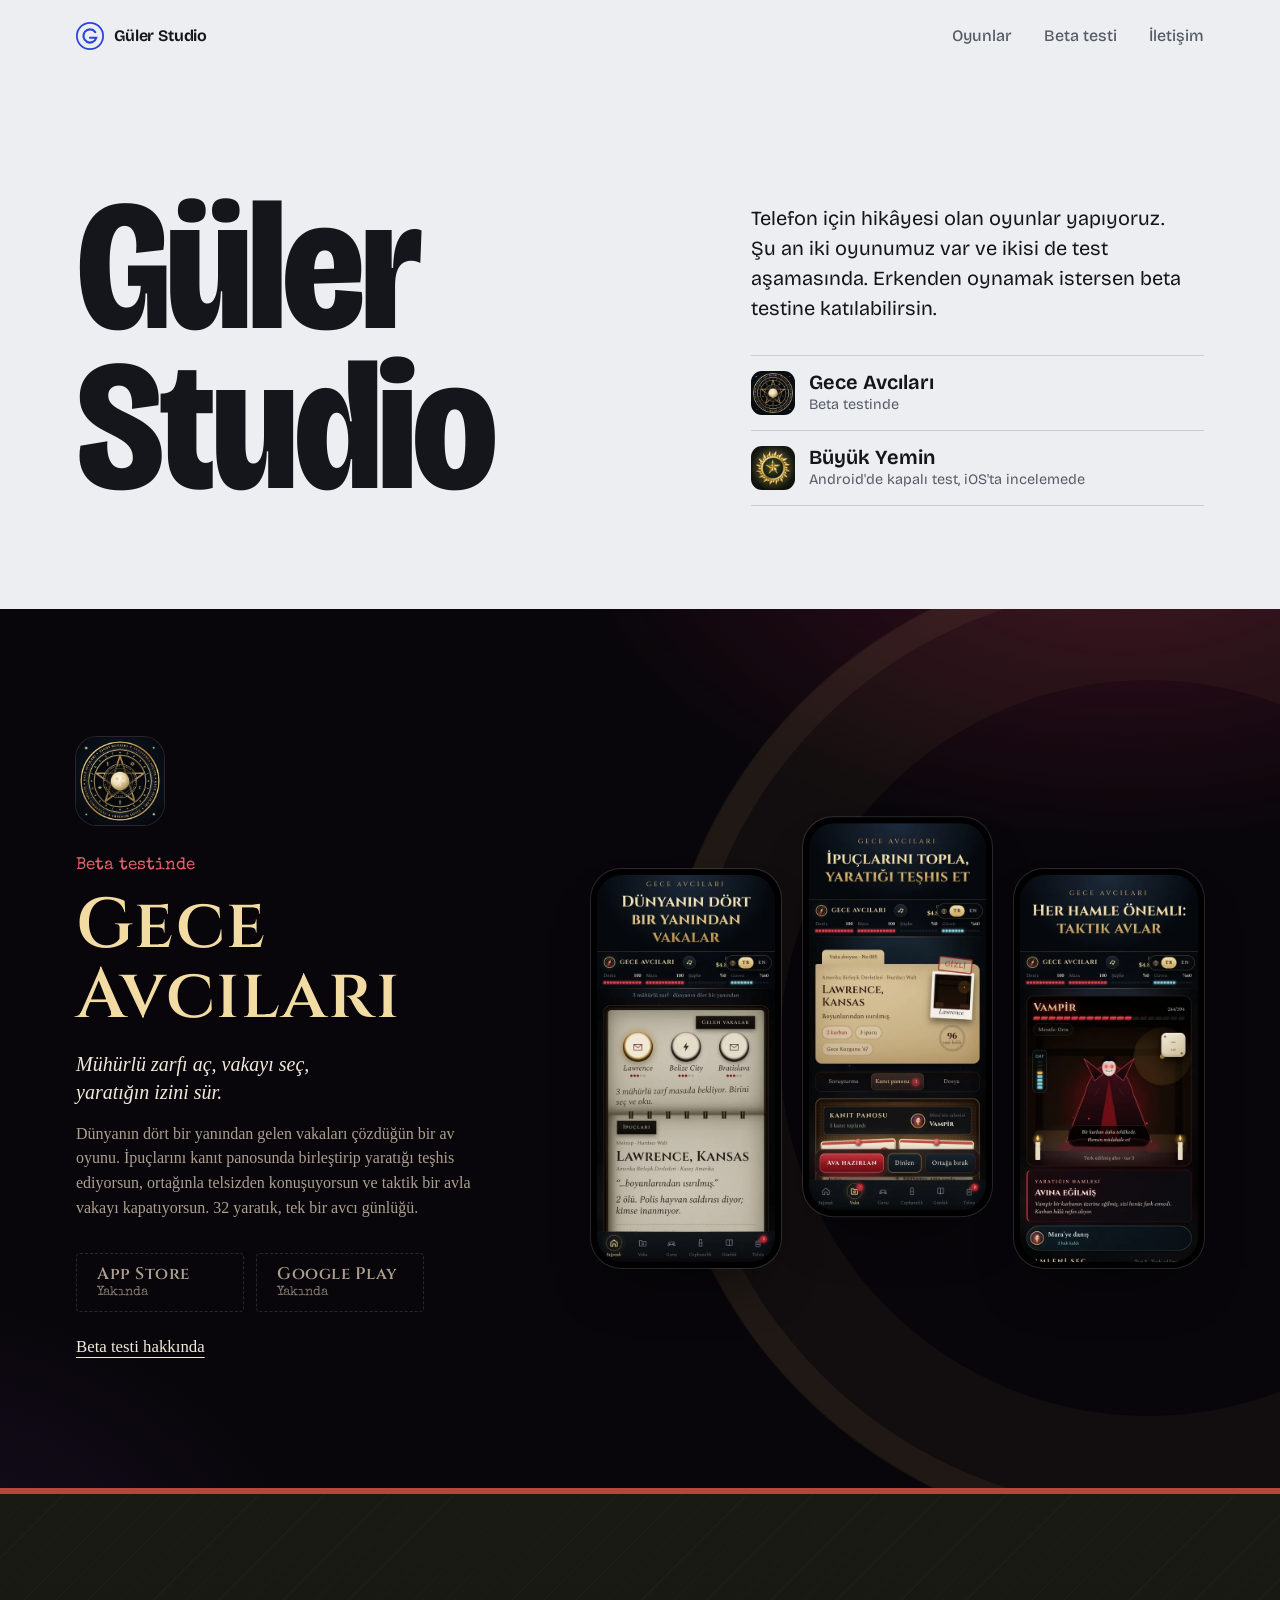
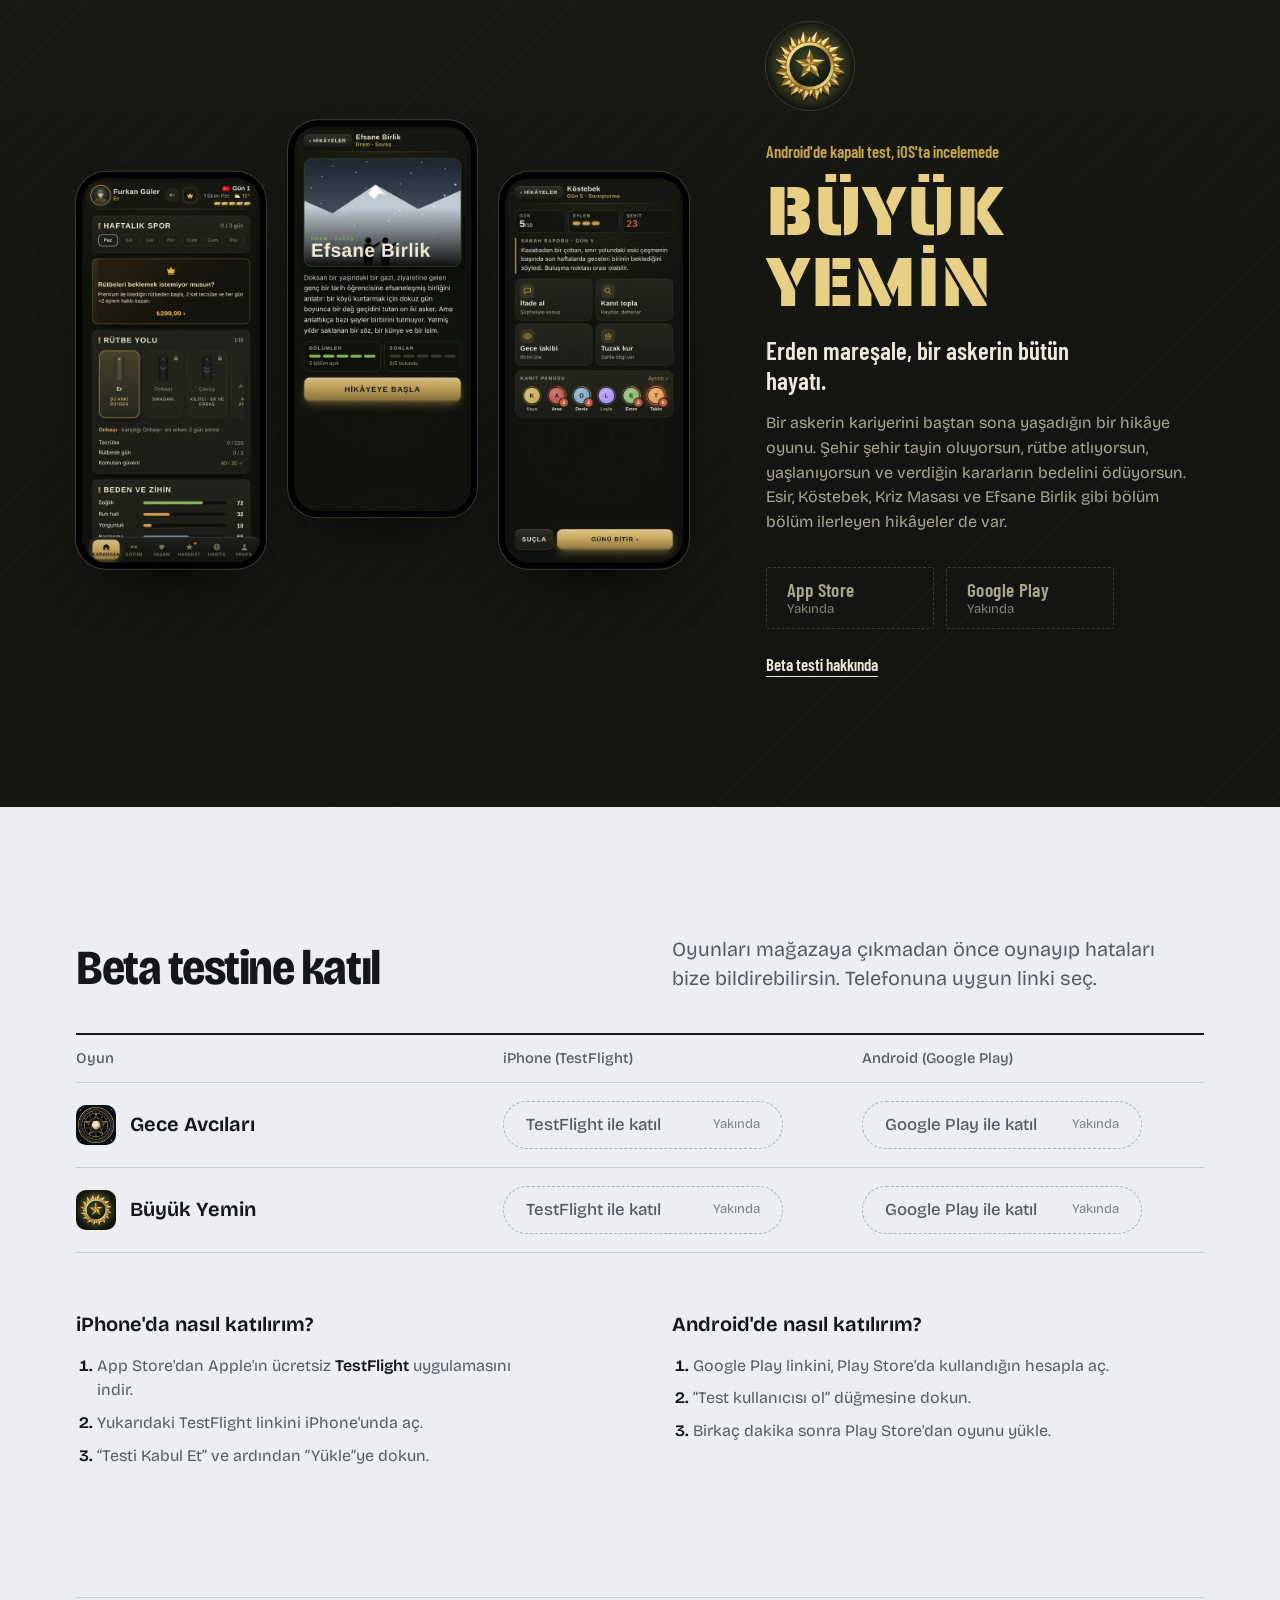
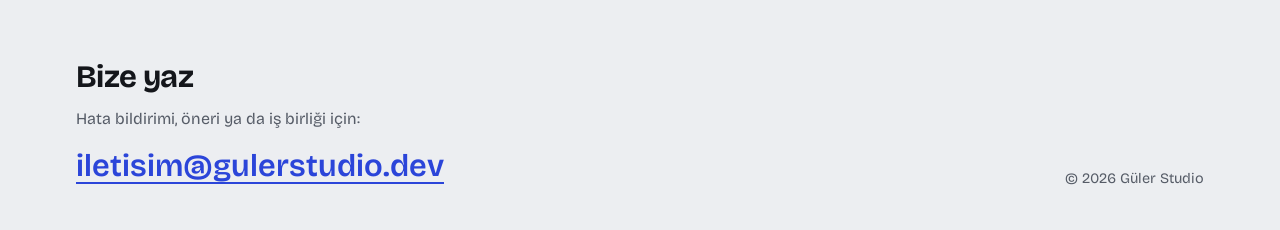
==== site/index.html @ d399810f "gulerstudio.dev: oyun ve beta linkleri sitesi Statik site (HTML/CSS/JS), nginx'li Dockerfile, Coolif" ====
<!doctype html>
<html lang="tr">
<head>
  <meta charset="utf-8">
  <meta name="viewport" content="width=device-width, initial-scale=1">
  <title>Güler Studio: mobil oyunlar</title>
  <meta name="description" content="Güler Studio'nun mobil oyunları: Gece Avcıları ve Büyük Yemin. Mağaza linkleri ve beta testine katılım.">
  <meta name="theme-color" content="#eceef1">
  <link rel="canonical" href="https://gulerstudio.dev/">
  <link rel="icon" href="img/favicon.svg" type="image/svg+xml">

  <meta property="og:type" content="website">
  <meta property="og:title" content="Güler Studio">
  <meta property="og:description" content="Gece Avcıları ve Büyük Yemin. Oyunları indir ya da beta testine katıl.">
  <meta property="og:url" content="https://gulerstudio.dev/">
  <meta property="og:image" content="https://gulerstudio.dev/img/og.png">
  <meta property="og:locale" content="tr_TR">
  <meta name="twitter:card" content="summary_large_image">

  <link rel="preload" href="fonts/bricolage-grotesque-latin-standard-normal.woff2" as="font" type="font/woff2" crossorigin>
  <link rel="stylesheet" href="css/stil.css">
</head>
<body>
  <a class="atla" href="#oyunlar">İçeriğe geç</a>

  <header class="ust kabuk">
    <a class="logo" href="/" aria-label="Güler Studio ana sayfa">
      <svg viewBox="0 0 32 32" aria-hidden="true"><circle cx="16" cy="16" r="15" fill="none" stroke="currentColor" stroke-width="2"/><path d="M22 11.5a7.5 7.5 0 1 0 1.2 6.5H16" fill="none" stroke="currentColor" stroke-width="2.4" stroke-linecap="round"/></svg>
      <span>Güler Studio</span>
    </a>
    <nav aria-label="Ana menü">
      <a href="#oyunlar">Oyunlar</a>
      <a href="#beta">Beta testi</a>
      <a href="#iletisim">İletişim</a>
    </nav>
  </header>

  <main>
    <section class="giris kabuk" aria-labelledby="giris-baslik">
      <h1 id="giris-baslik" class="dev-yazi">Güler<br>Studio</h1>
      <div class="giris-yan">
        <p class="giris-metin">Telefon için hikâyesi olan oyunlar yapıyoruz. Şu an iki oyunumuz var ve ikisi de test aşamasında. Erkenden oynamak istersen beta testine katılabilirsin.</p>
        <ul class="giris-liste" id="giris-liste" aria-label="Oyunlar"></ul>
      </div>
    </section>

    <div id="oyunlar" class="oyunlar" tabindex="-1">
      <noscript><p class="kabuk">Oyun listesini görmek için JavaScript'i aç.</p></noscript>
    </div>

    <section id="beta" class="beta kabuk" aria-labelledby="beta-baslik">
      <div class="beta-bas">
        <h2 id="beta-baslik">Beta testine katıl</h2>
        <p>Oyunları mağazaya çıkmadan önce oynayıp hataları bize bildirebilirsin. Telefonuna uygun linki seç.</p>
      </div>

      <div class="beta-tablo" role="table" aria-label="Açık beta testleri">
        <div class="beta-satir beta-satir--bas" role="row">
          <span role="columnheader">Oyun</span>
          <span role="columnheader">iPhone (TestFlight)</span>
          <span role="columnheader">Android (Google Play)</span>
        </div>
        <div id="beta-satirlar" role="rowgroup"></div>
      </div>

      <div class="nasil">
        <div>
          <h3>iPhone'da nasıl katılırım?</h3>
          <ol>
            <li>App Store'dan Apple'ın ücretsiz <strong>TestFlight</strong> uygulamasını indir.</li>
            <li>Yukarıdaki TestFlight linkini iPhone'unda aç.</li>
            <li>“Testi Kabul Et” ve ardından “Yükle”ye dokun.</li>
          </ol>
        </div>
        <div>
          <h3>Android'de nasıl katılırım?</h3>
          <ol>
            <li>Google Play linkini, Play Store'da kullandığın hesapla aç.</li>
            <li>“Test kullanıcısı ol” düğmesine dokun.</li>
            <li>Birkaç dakika sonra Play Store'dan oyunu yükle.</li>
          </ol>
        </div>
      </div>
    </section>
  </main>

  <footer id="iletisim" class="alt kabuk">
    <div>
      <h2>Bize yaz</h2>
      <p>Hata bildirimi, öneri ya da iş birliği için:</p>
      <a class="eposta" id="eposta" href="mailto:iletisim@gulerstudio.dev">iletisim@gulerstudio.dev</a>
    </div>
    <p class="telif">© <span id="yil">2026</span> Güler Studio</p>
  </footer>

  <script src="js/oyunlar.js"></script>
  <script src="js/site.js"></script>
</body>
</html>
---- site/css/stil.css ----
/* ─────────────────────────────────────────────
   Güler Studio
   Kabuk: soğuk açık gri zemin, sakin ve tek yazı ailesi.
   Her oyun bölümü kendi dünyasının renk ve yazı tipini taşır.
   ───────────────────────────────────────────── */

/* Yazı tipleri (SIL Open Font License), yerelden sunulur */
@font-face{font-family:"Bricolage";font-style:normal;font-weight:200 800;font-stretch:75% 100%;font-display:swap;src:url(../fonts/bricolage-grotesque-latin-standard-normal.woff2) format("woff2-variations");unicode-range:U+0000-00FF,U+0131,U+0152-0153,U+02BB-02BC,U+02C6,U+02DA,U+02DC,U+0304,U+0308,U+0329,U+2000-206F,U+20AC,U+2122,U+2191,U+2193,U+2212,U+2215,U+FEFF,U+FFFD}
@font-face{font-family:"Bricolage";font-style:normal;font-weight:200 800;font-stretch:75% 100%;font-display:swap;src:url(../fonts/bricolage-grotesque-latin-ext-standard-normal.woff2) format("woff2-variations");unicode-range:U+0100-02BA,U+02BD-02C5,U+02C7-02CC,U+02CE-02D7,U+02DD-02FF,U+0304,U+0308,U+0329,U+1D00-1DBF,U+1E00-1E9F,U+1EF2-1EFF,U+2020,U+20A0-20AB,U+20AD-20C0,U+2113,U+2C60-2C7F,U+A720-A7FF}
@font-face{font-family:"Cinzel";font-weight:600;font-display:swap;src:url(../fonts/cinzel-latin-600-normal.woff2) format("woff2");unicode-range:U+0000-00FF,U+0131,U+0152-0153,U+02BB-02BC,U+02C6,U+02DA,U+02DC,U+2000-206F,U+20AC,U+2122,U+FEFF,U+FFFD}
@font-face{font-family:"Cinzel";font-weight:600;font-display:swap;src:url(../fonts/cinzel-latin-ext-600-normal.woff2) format("woff2");unicode-range:U+0100-02BA,U+02BD-02C5,U+02C7-02CC,U+02CE-02D7,U+02DD-02FF,U+1E00-1E9F,U+A720-A7FF}
@font-face{font-family:"Special Elite";font-weight:400;font-display:swap;src:url(../fonts/special-elite-latin-400-normal.woff2) format("woff2");unicode-range:U+0000-00FF,U+0131,U+0152-0153,U+02BB-02BC,U+02C6,U+02DA,U+02DC,U+2000-206F,U+20AC,U+2122,U+FEFF,U+FFFD}
@font-face{font-family:"Special Elite";font-weight:400;font-display:swap;src:url(../fonts/special-elite-latin-ext-400-normal.woff2) format("woff2");unicode-range:U+0100-02BA,U+02BD-02C5,U+02C7-02CC,U+02CE-02D7,U+02DD-02FF,U+1E00-1E9F,U+A720-A7FF}
@font-face{font-family:"Saira Stencil One";font-weight:400;font-display:swap;src:url(../fonts/saira-stencil-one-latin-400-normal.woff2) format("woff2");unicode-range:U+0000-00FF,U+0131,U+0152-0153,U+02BB-02BC,U+02C6,U+02DA,U+02DC,U+2000-206F,U+20AC,U+2122,U+FEFF,U+FFFD}
@font-face{font-family:"Saira Stencil One";font-weight:400;font-display:swap;src:url(../fonts/saira-stencil-one-latin-ext-400-normal.woff2) format("woff2");unicode-range:U+0100-02BA,U+02BD-02C5,U+02C7-02CC,U+02CE-02D7,U+02DD-02FF,U+1E00-1E9F,U+A720-A7FF}
@font-face{font-family:"Barlow Condensed";font-weight:600;font-display:swap;src:url(../fonts/barlow-condensed-latin-600-normal.woff2) format("woff2");unicode-range:U+0000-00FF,U+0131,U+0152-0153,U+02BB-02BC,U+02C6,U+02DA,U+02DC,U+2000-206F,U+20AC,U+2122,U+FEFF,U+FFFD}
@font-face{font-family:"Barlow Condensed";font-weight:600;font-display:swap;src:url(../fonts/barlow-condensed-latin-ext-600-normal.woff2) format("woff2");unicode-range:U+0100-02BA,U+02BD-02C5,U+02C7-02CC,U+02CE-02D7,U+02DD-02FF,U+1E00-1E9F,U+A720-A7FF}

:root{
  --zemin:#eceef1;
  --zemin-2:#e1e4e9;
  --murekkep:#14161b;
  --soluk:#565c67;
  --cizgi:#c9ced6;
  --vurgu:#2b45d9;

  --govde:"Bricolage",system-ui,-apple-system,"Segoe UI",sans-serif;
  --genislik:1240px;
  --kenar:clamp(20px,5vw,56px);

  /* Tür ölçeği (1.25 oran) */
  --t-0:1rem;
  --t-1:1.25rem;
  --t-2:1.5625rem;
  --t-3:1.953rem;
  --t-4:2.441rem;
  --t-5:3.052rem;
}

*,*::before,*::after{box-sizing:border-box}
html{-webkit-text-size-adjust:100%;scroll-behavior:smooth;scroll-padding-top:16px}
body{
  margin:0;background:var(--zemin);color:var(--murekkep);
  font:400 var(--t-0)/1.55 var(--govde);
  font-optical-sizing:auto;
  -webkit-font-smoothing:antialiased;
  text-rendering:optimizeLegibility;
}
img{display:block;max-width:100%;height:auto}
h1,h2,h3,p,ol,ul,figure{margin:0}
a{color:inherit}
:focus-visible{outline:3px solid var(--vurgu);outline-offset:3px;border-radius:4px}

.kabuk{width:100%;max-width:var(--genislik);margin-inline:auto;padding-inline:var(--kenar)}

.atla{position:absolute;left:12px;top:-60px;background:var(--murekkep);color:var(--zemin);padding:10px 14px;border-radius:6px;z-index:10;text-decoration:none}
.atla:focus{top:12px}

/* ── Üst bant */
.ust{display:flex;align-items:center;justify-content:space-between;gap:24px;padding-block:22px}
.logo{display:inline-flex;align-items:center;gap:10px;text-decoration:none;font-weight:650;letter-spacing:-.01em}
.logo svg{width:28px;height:28px;color:var(--vurgu)}
.ust nav{display:flex;gap:clamp(14px,3vw,32px)}
.ust nav a{text-decoration:none;color:var(--soluk);font-weight:500}
.ust nav a:hover{color:var(--murekkep)}

/* ── Giriş */
.giris{
  display:grid;grid-template-columns:minmax(0,1.35fr) minmax(0,1fr);
  align-items:end;gap:clamp(28px,5vw,72px);
  padding-block:clamp(40px,9vw,120px) clamp(48px,8vw,104px);
}
.dev-yazi{
  font-size:clamp(4.25rem,14.5vw,12rem);
  font-weight:800;font-stretch:84%;
  line-height:.86;letter-spacing:-.022em;
  font-variation-settings:"opsz" 96;
}
.giris-metin{font-size:var(--t-1);line-height:1.5;max-width:34ch;color:var(--murekkep)}
.giris-liste{list-style:none;padding:0;margin-top:32px;border-top:1px solid var(--cizgi)}
.giris-liste li{border-bottom:1px solid var(--cizgi)}
.giris-liste a{display:flex;align-items:center;gap:14px;padding:14px 0;text-decoration:none}
.giris-liste img{border-radius:11px;flex:none}
.giris-liste strong{display:block;font-weight:650;font-size:var(--t-1);line-height:1.2}
.giris-liste small{display:block;color:var(--soluk);font-size:.9rem}
.giris-liste a:hover strong{color:var(--vurgu)}

/* ── Oyun bölümleri: ortak iskelet */
.oyun{position:relative;overflow:hidden;color:var(--o-yazi);background:var(--o-zemin)}
.oyun-ic{
  display:grid;grid-template-columns:minmax(0,5fr) minmax(0,7fr);
  gap:clamp(32px,6vw,88px);align-items:center;
  padding-block:clamp(64px,10vw,136px);
  position:relative;z-index:1;
}
.oyun-ikon{width:88px;height:88px;border-radius:21px;margin-bottom:28px;box-shadow:0 0 0 1px var(--o-cizgi)}
.oyun-durum{color:var(--o-vurgu);margin-bottom:12px;font-size:1.05rem}
.oyun-ad{font-size:clamp(2.6rem,6vw,4.4rem);line-height:1;margin-bottom:18px;font-weight:400}
.oyun-ozet{font-size:var(--t-1);line-height:1.4;margin-bottom:16px;max-width:30ch}
.oyun-aciklama{color:var(--o-soluk);max-width:52ch;margin-bottom:32px}

.magaza{display:flex;flex-wrap:wrap;gap:12px;margin-bottom:22px}
.dugme{
  display:inline-flex;flex-direction:column;justify-content:center;
  min-width:168px;min-height:58px;padding:10px 20px;
  border-radius:var(--o-kose,10px);text-decoration:none;
  background:var(--o-dugme);color:var(--o-dugme-yazi);
  border:1px solid var(--o-dugme);
  transition:background-color .15s ease,color .15s ease;
}
.dugme-etiket{font-weight:650;font-size:1.05rem;line-height:1.2}
.dugme-alt{font-size:.82rem;opacity:.75;line-height:1.3}
a.dugme:hover{background:transparent;color:var(--o-dugme)}
.dugme--pasif{background:transparent;color:var(--o-soluk);border:1px dashed var(--o-cizgi);cursor:default}
.beta-git{color:var(--o-yazi);text-underline-offset:5px;text-decoration-thickness:1px;font-size:1.05rem}
.beta-git:hover{color:var(--o-vurgu)}

/* Telefon ekranları: ortadaki öne çıkar */
.ekranlar{display:grid;grid-template-columns:repeat(3,1fr);gap:clamp(10px,1.8vw,22px);align-items:center}
.telefon{
  border-radius:clamp(18px,2.4vw,30px);overflow:hidden;
  background:#000;padding:clamp(4px,.5vw,6px);
  box-shadow:0 0 0 1px var(--o-cizgi),0 30px 60px -30px rgba(0,0,0,.8);
}
.telefon img{border-radius:clamp(14px,2vw,25px);width:100%}
.telefon:nth-child(2){transform:translateY(-8%)}
.telefon:nth-child(1),.telefon:nth-child(3){transform:translateY(5%)}

/* ── Dünya 1: Gece Avcıları — obsidyen, kan kırmızısı, pirinç, mum ışığı */
.oyun[data-tema="gece"]{
  --o-zemin:#08060a;--o-yazi:#f1e9dc;--o-soluk:#ad9f90;--o-vurgu:#d4ae6a;
  --o-cizgi:#ffffff22;--o-dugme:#d4ae6a;--o-dugme-yazi:#160f09;--o-kose:4px;
  background:
    radial-gradient(900px 520px at 88% -10%,#3c1020 0%,transparent 62%),
    radial-gradient(760px 560px at -10% 115%,#1c0f26 0%,transparent 60%),
    #08060a;
  font-family:Georgia,"Times New Roman",serif;
}
.oyun[data-tema="gece"] .oyun-ad{font-family:"Cinzel",Georgia,serif;font-weight:600;letter-spacing:.02em;color:#f3dca4}
.oyun[data-tema="gece"] .oyun-durum,
.oyun[data-tema="gece"] .dugme-alt{font-family:"Special Elite","Courier New",monospace}
.oyun[data-tema="gece"] .oyun-ozet{font-style:italic}
.oyun[data-tema="gece"] .dugme-etiket{font-family:"Cinzel",Georgia,serif;font-weight:600;letter-spacing:.03em}
.oyun[data-tema="gece"] .oyun-durum{color:#e2606a}
.oyun[data-tema="gece"]::before{
  /* soluk tılsım halkası */
  content:"";position:absolute;width:min(980px,150vw);aspect-ratio:1;right:-28%;top:50%;
  transform:translateY(-50%);border-radius:50%;
  border:1px solid #d4ae6a14;
  box-shadow:inset 0 0 0 26px transparent,inset 0 0 0 27px #d4ae6a10,inset 0 0 0 120px transparent,inset 0 0 0 121px #d4ae6a0c;
  pointer-events:none;
}

/* ── Dünya 2: Büyük Yemin — haki zemin, şablon harf, sırma altın */
.oyun[data-tema="yemin"]{
  --o-zemin:#141510;--o-yazi:#eeeadb;--o-soluk:#a9a691;--o-vurgu:#c9a64a;
  --o-cizgi:#3a3b2e;--o-dugme:#c9a64a;--o-dugme-yazi:#141510;--o-kose:2px;
  background:
    repeating-linear-gradient(135deg,transparent 0 22px,#ffffff05 22px 23px),
    linear-gradient(180deg,#191a14,#141510 60%);
  border-top:6px solid #b8453a;
}
.oyun[data-tema="yemin"] .oyun-ic{grid-template-columns:minmax(0,7fr) minmax(0,5fr)}
.oyun[data-tema="yemin"] .oyun-metin{order:2}
.oyun[data-tema="yemin"] .ekranlar{order:1}
.oyun[data-tema="yemin"] .oyun-ad{font-family:"Saira Stencil One",Impact,sans-serif;letter-spacing:.01em;text-transform:uppercase;color:#e7cf86}
.oyun[data-tema="yemin"] .oyun-durum,
.oyun[data-tema="yemin"] .oyun-ozet,
.oyun[data-tema="yemin"] .dugme-etiket,
.oyun[data-tema="yemin"] .beta-git{font-family:"Barlow Condensed","Arial Narrow",sans-serif;font-weight:600}
.oyun[data-tema="yemin"] .oyun-ozet{font-size:var(--t-2);line-height:1.2}
.oyun[data-tema="yemin"] .dugme-etiket{font-size:1.2rem;letter-spacing:.02em}
.oyun[data-tema="yemin"] .oyun-ikon{border-radius:50%}

/* ── Beta */
.beta{padding-block:clamp(72px,10vw,128px)}
.beta-bas{display:grid;grid-template-columns:minmax(0,1fr) minmax(0,1fr);gap:24px 64px;align-items:end;margin-bottom:40px}
.beta-bas h2{font-size:clamp(2.4rem,6vw,var(--t-5));line-height:1;font-weight:750;letter-spacing:-.03em;font-stretch:85%}
.beta-bas p{color:var(--soluk);font-size:var(--t-1);line-height:1.45;max-width:40ch}

.beta-tablo{border-top:2px solid var(--murekkep)}
.beta-satir{
  display:grid;grid-template-columns:minmax(0,1.2fr) minmax(0,1fr) minmax(0,1fr);
  gap:16px;align-items:center;padding:18px 0;border-bottom:1px solid var(--cizgi);
}
.beta-satir--bas{padding:12px 0;color:var(--soluk);font-size:.92rem;font-weight:500}
.beta-oyun{display:flex;align-items:center;gap:14px}
.beta-oyun img{border-radius:10px}
.beta-oyun strong{font-size:var(--t-1);font-weight:650}

.beta .dugme{
  --o-dugme:var(--murekkep);--o-dugme-yazi:var(--zemin);--o-soluk:var(--soluk);--o-cizgi:#a9afb9;
  min-height:48px;min-width:0;width:100%;max-width:280px;border-radius:999px;padding:10px 22px;align-items:flex-start;
}
.beta .dugme--pasif{flex-direction:row;align-items:center;justify-content:space-between;gap:12px}
.beta .dugme--pasif .dugme-etiket{font-weight:500}

.nasil{display:grid;grid-template-columns:1fr 1fr;gap:24px 64px;margin-top:56px}
.nasil h3{font-size:var(--t-1);font-weight:650;margin-bottom:14px}
.nasil ol{padding-left:1.3em;color:var(--soluk);display:grid;gap:8px;max-width:46ch}
.nasil ol li::marker{color:var(--murekkep);font-weight:650}
.nasil strong{color:var(--murekkep);font-weight:600}

/* ── Alt */
.alt{
  display:flex;justify-content:space-between;align-items:flex-end;gap:32px;flex-wrap:wrap;
  padding-block:56px 40px;
  background:linear-gradient(var(--cizgi),var(--cizgi)) top center / calc(100% - 2 * var(--kenar)) 1px no-repeat;
}
.alt h2{font-size:var(--t-3);font-weight:700;letter-spacing:-.02em;margin-bottom:6px}
.alt p{color:var(--soluk)}
.eposta{display:inline-block;margin-top:10px;font-size:clamp(1.3rem,3vw,var(--t-3));font-weight:600;color:var(--vurgu);text-underline-offset:6px;text-decoration-thickness:2px;word-break:break-word}
.telif{font-size:.9rem}

/* ── Duyarlı düzen */
@media (max-width:900px){
  .giris{grid-template-columns:1fr;align-items:start}
  .oyun-ic,
  .oyun[data-tema="yemin"] .oyun-ic{grid-template-columns:1fr}
  .oyun[data-tema="yemin"] .oyun-metin{order:1}
  .oyun[data-tema="yemin"] .ekranlar{order:2}
  .ekranlar{
    grid-template-columns:none;grid-auto-flow:column;grid-auto-columns:min(62vw,280px);
    overflow-x:auto;scroll-snap-type:x mandatory;padding:12px var(--kenar) 24px;
    margin-inline:calc(var(--kenar) * -1);scrollbar-width:none;
  }
  .ekranlar::-webkit-scrollbar{display:none}
  .telefon{scroll-snap-align:center}
  .telefon:nth-child(n){transform:none}
  .beta-bas,.nasil{grid-template-columns:1fr}
}
@media (max-width:680px){
  .ust nav a:not(:nth-child(2)){display:none}
  .beta-satir--bas{display:none}
  .dev-yazi{font-size:25vw}
  .beta-satir{grid-template-columns:1fr;row-gap:10px}
  .beta-satir [data-baslik]{display:grid;gap:6px}
  .beta-satir [data-baslik]::before{content:attr(data-baslik);font-size:.85rem;color:var(--soluk)}
  .beta .dugme{max-width:none}
  .magaza .dugme{flex:1 1 140px;min-width:0}
}

@media (prefers-reduced-motion:reduce){
  html{scroll-behavior:auto}
  *{transition:none!important;animation:none!important}
}
.bulunamadi{padding-block:clamp(64px,14vw,180px);display:grid;gap:28px}
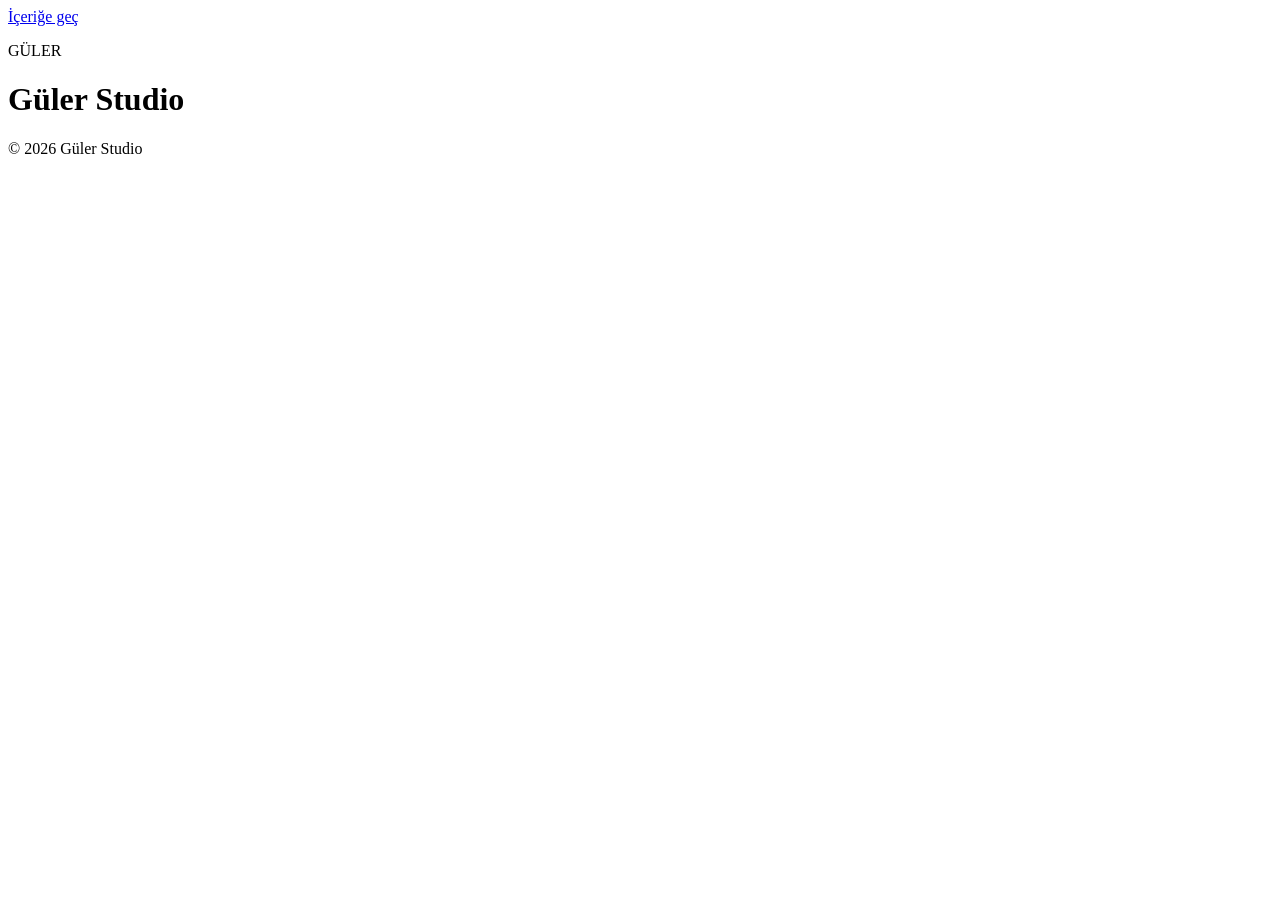
==== commit 7cd567a1: "Siteyi koyu temaya ve oyun başına beta formuna taşı - ozsstudio.dev düzeninde: oyun blokları, emoji " ====
--- a/site/index.html
+++ b/site/index.html
@@ -3,97 +3,47 @@
 <head>
   <meta charset="utf-8">
   <meta name="viewport" content="width=device-width, initial-scale=1">
-  <title>Güler Studio: mobil oyunlar</title>
-  <meta name="description" content="Güler Studio'nun mobil oyunları: Gece Avcıları ve Büyük Yemin. Mağaza linkleri ve beta testine katılım.">
-  <meta name="theme-color" content="#eceef1">
+  <title>Güler Studio: hikâye odaklı mobil oyunlar</title>
+  <meta name="description" content="Güler Studio'nun mobil oyunları: Büyük Yemin ve Gece Avcıları. Mağazadan indir ya da Android kapalı betaya katıl.">
+  <meta name="theme-color" content="#0d0d0f">
   <link rel="canonical" href="https://gulerstudio.dev/">
-  <link rel="icon" href="img/favicon.svg" type="image/svg+xml">
+  <link rel="icon" href="/img/favicon.svg" type="image/svg+xml">
 
   <meta property="og:type" content="website">
   <meta property="og:title" content="Güler Studio">
-  <meta property="og:description" content="Gece Avcıları ve Büyük Yemin. Oyunları indir ya da beta testine katıl.">
+  <meta property="og:description" content="Büyük Yemin ve Gece Avcıları. Oyunları indir ya da betaya katıl.">
   <meta property="og:url" content="https://gulerstudio.dev/">
   <meta property="og:image" content="https://gulerstudio.dev/img/og.png">
   <meta property="og:locale" content="tr_TR">
   <meta name="twitter:card" content="summary_large_image">
 
-  <link rel="preload" href="fonts/bricolage-grotesque-latin-standard-normal.woff2" as="font" type="font/woff2" crossorigin>
-  <link rel="stylesheet" href="css/stil.css">
+  <link rel="preload" href="/fonts/bricolage-grotesque-latin-standard-normal.woff2" as="font" type="font/woff2" crossorigin>
+  <link rel="stylesheet" href="/css/stil.css">
 </head>
 <body>
   <a class="atla" href="#oyunlar">İçeriğe geç</a>
 
-  <header class="ust kabuk">
-    <a class="logo" href="/" aria-label="Güler Studio ana sayfa">
-      <svg viewBox="0 0 32 32" aria-hidden="true"><circle cx="16" cy="16" r="15" fill="none" stroke="currentColor" stroke-width="2"/><path d="M22 11.5a7.5 7.5 0 1 0 1.2 6.5H16" fill="none" stroke="currentColor" stroke-width="2.4" stroke-linecap="round"/></svg>
-      <span>Güler Studio</span>
-    </a>
-    <nav aria-label="Ana menü">
-      <a href="#oyunlar">Oyunlar</a>
-      <a href="#beta">Beta testi</a>
-      <a href="#iletisim">İletişim</a>
+  <header class="bas kabuk">
+    <p class="isaret" aria-hidden="true">GÜLER</p>
+    <h1 id="studyo-ad">Güler Studio</h1>
+    <p class="slogan" id="slogan"></p>
+    <p class="bas-linkler" id="bas-linkler"></p>
+
+    <nav class="atlama" aria-label="Oyunlar">
+      <ul id="atlama"></ul>
     </nav>
   </header>
 
-  <main>
-    <section class="giris kabuk" aria-labelledby="giris-baslik">
-      <h1 id="giris-baslik" class="dev-yazi">Güler<br>Studio</h1>
-      <div class="giris-yan">
-        <p class="giris-metin">Telefon için hikâyesi olan oyunlar yapıyoruz. Şu an iki oyunumuz var ve ikisi de test aşamasında. Erkenden oynamak istersen beta testine katılabilirsin.</p>
-        <ul class="giris-liste" id="giris-liste" aria-label="Oyunlar"></ul>
-      </div>
-    </section>
-
-    <div id="oyunlar" class="oyunlar" tabindex="-1">
-      <noscript><p class="kabuk">Oyun listesini görmek için JavaScript'i aç.</p></noscript>
-    </div>
-
-    <section id="beta" class="beta kabuk" aria-labelledby="beta-baslik">
-      <div class="beta-bas">
-        <h2 id="beta-baslik">Beta testine katıl</h2>
-        <p>Oyunları mağazaya çıkmadan önce oynayıp hataları bize bildirebilirsin. Telefonuna uygun linki seç.</p>
-      </div>
-
-      <div class="beta-tablo" role="table" aria-label="Açık beta testleri">
-        <div class="beta-satir beta-satir--bas" role="row">
-          <span role="columnheader">Oyun</span>
-          <span role="columnheader">iPhone (TestFlight)</span>
-          <span role="columnheader">Android (Google Play)</span>
-        </div>
-        <div id="beta-satirlar" role="rowgroup"></div>
-      </div>
-
-      <div class="nasil">
-        <div>
-          <h3>iPhone'da nasıl katılırım?</h3>
-          <ol>
-            <li>App Store'dan Apple'ın ücretsiz <strong>TestFlight</strong> uygulamasını indir.</li>
-            <li>Yukarıdaki TestFlight linkini iPhone'unda aç.</li>
-            <li>“Testi Kabul Et” ve ardından “Yükle”ye dokun.</li>
-          </ol>
-        </div>
-        <div>
-          <h3>Android'de nasıl katılırım?</h3>
-          <ol>
-            <li>Google Play linkini, Play Store'da kullandığın hesapla aç.</li>
-            <li>“Test kullanıcısı ol” düğmesine dokun.</li>
-            <li>Birkaç dakika sonra Play Store'dan oyunu yükle.</li>
-          </ol>
-        </div>
-      </div>
-    </section>
+  <main id="oyunlar" tabindex="-1">
+    <noscript><p class="kabuk">Oyunları görmek için JavaScript'i aç.</p></noscript>
   </main>
 
-  <footer id="iletisim" class="alt kabuk">
-    <div>
-      <h2>Bize yaz</h2>
-      <p>Hata bildirimi, öneri ya da iş birliği için:</p>
-      <a class="eposta" id="eposta" href="mailto:iletisim@gulerstudio.dev">iletisim@gulerstudio.dev</a>
-    </div>
-    <p class="telif">© <span id="yil">2026</span> Güler Studio</p>
+  <footer class="alt kabuk">
+    <p>© <span id="yil">2026</span> Güler Studio</p>
+    <ul class="alt-linkler" id="alt-linkler"></ul>
   </footer>
 
-  <script src="js/oyunlar.js"></script>
-  <script src="js/site.js"></script>
+  <script src="/js/oyunlar.js"></script>
+  <script src="/js/site.js"></script>
 </body>
 </html>
